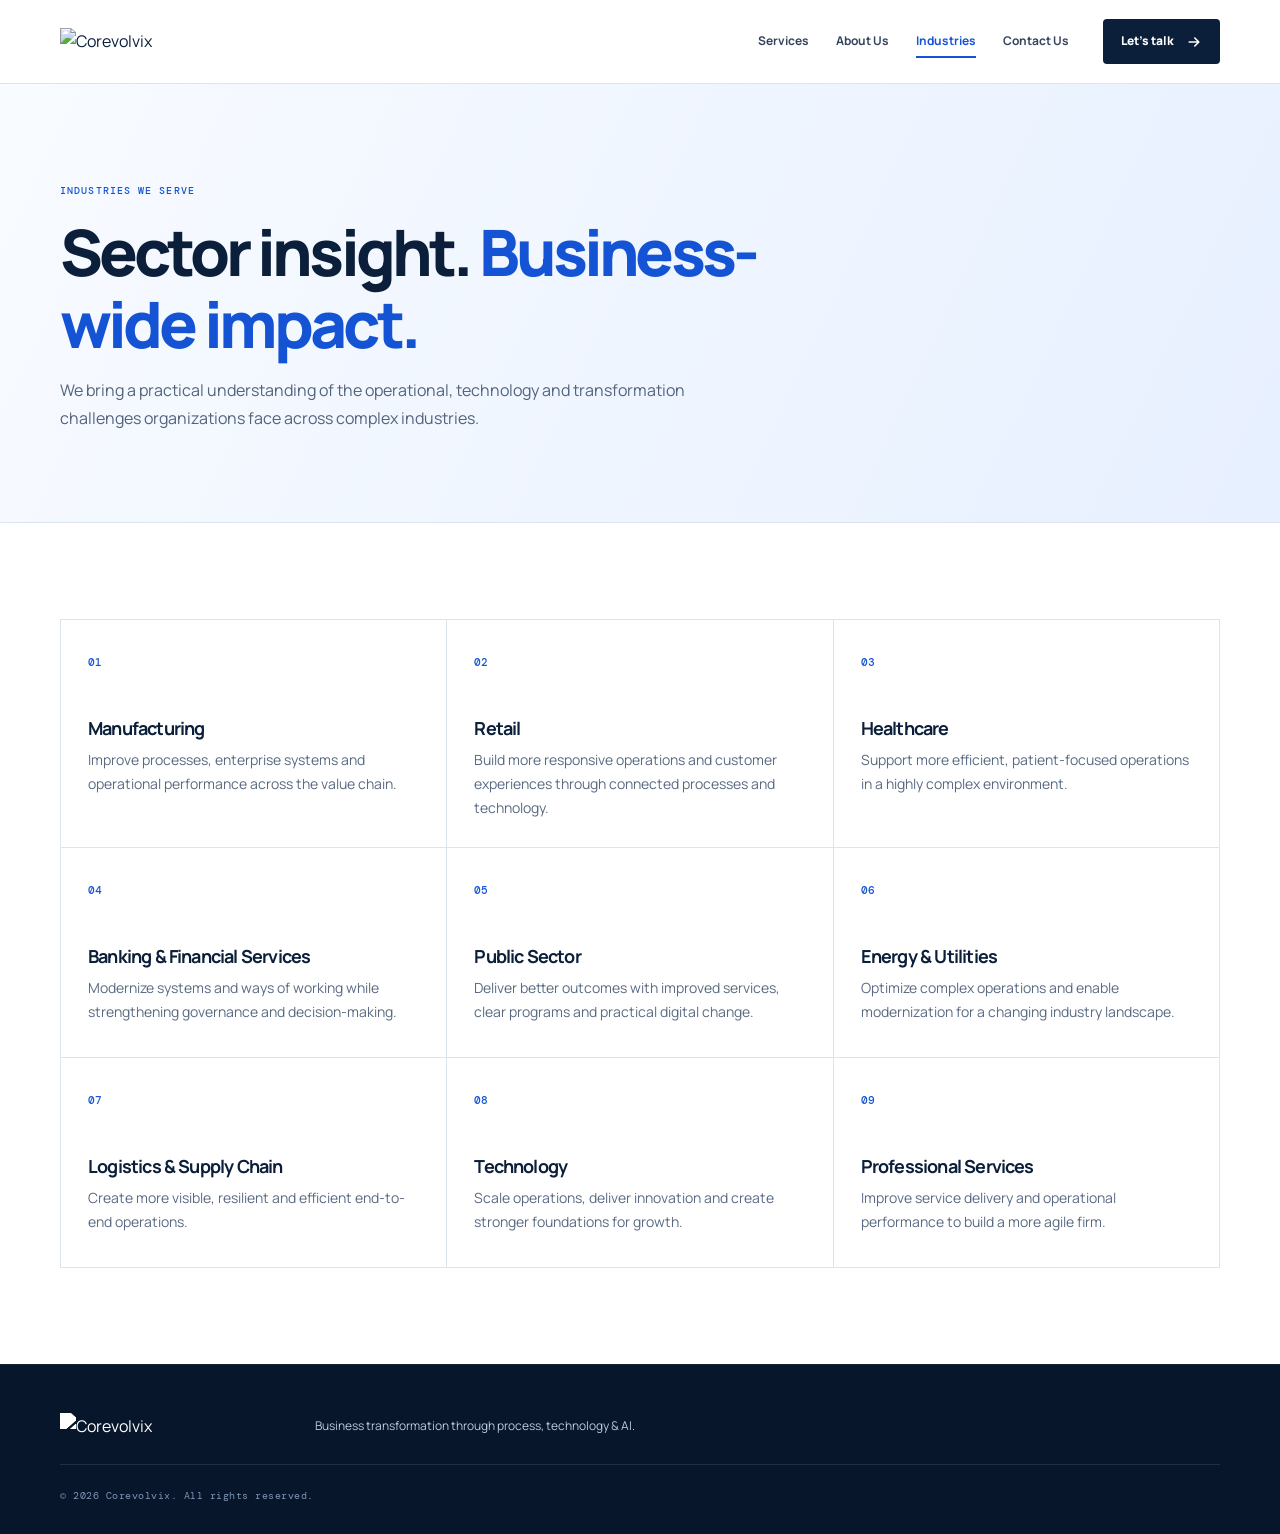
==== industries.html @ 26bb719b "Add files via upload" ====
<!doctype html>
<html lang="en">
  <head>
    <meta charset="UTF-8" />
    <meta name="viewport" content="width=device-width, initial-scale=1.0" />
    <meta name="description" content="Industries served by Corevolvix." />
    <link rel="icon" href="assets/favicon.png" type="image/png" />
    <link rel="preconnect" href="https://fonts.googleapis.com" />
    <link rel="preconnect" href="https://fonts.gstatic.com" crossorigin />
    <link href="https://fonts.googleapis.com/css2?family=DM+Mono:wght@400;500&family=Manrope:wght@400;500;600;700;800&display=swap" rel="stylesheet" />
    <link rel="stylesheet" href="styles.css" />
    <script src="script.js" defer></script>
    <title>Industries | Corevolvix</title>
  </head>
  <body>
    <a class="skip-link" href="#main">Skip to content</a>
    <header class="site-header">
      <div class="container header-content">
        <a class="brand" href="index.html" aria-label="Corevolvix home"><img src="assets/corevolvix-wordmark-transparent.png" alt="Corevolvix" /></a>
        <nav class="site-nav" id="primary-nav" aria-label="Primary navigation">
          <a href="services.html">Services</a>
          <a href="about.html">About Us</a>
          <a aria-current="page" href="industries.html">Industries</a>
          <a href="contact.html">Contact Us</a>
        </nav>
        <a class="header-cta" href="contact.html">Let’s talk <svg aria-hidden="true" viewBox="0 0 20 20"><path d="M4 10h11M11 5l5 5-5 5" /></svg></a>
        <button class="menu-toggle" aria-expanded="false" aria-label="Open navigation" aria-controls="primary-nav">
          <span></span>
          <span></span>
          <span></span>
        </button>
      </div>
    </header>

    <main id="main">
      <section class="inner-hero">
        <div class="container reveal">
          <p class="section-tag">INDUSTRIES WE SERVE</p>
          <h1>Sector insight. <span>Business-wide impact.</span></h1>
          <p>We bring a practical understanding of the operational, technology and transformation challenges organizations face across complex industries.</p>
        </div>
      </section>

      <section class="page-section">
        <div class="container industry-page-grid reveal-stagger">
          <article>
            <span>01</span>
            <h2>Manufacturing</h2>
            <p>Improve processes, enterprise systems and operational performance across the value chain.</p>
          </article>
          <article>
            <span>02</span>
            <h2>Retail</h2>
            <p>Build more responsive operations and customer experiences through connected processes and technology.</p>
          </article>
          <article>
            <span>03</span>
            <h2>Healthcare</h2>
            <p>Support more efficient, patient-focused operations in a highly complex environment.</p>
          </article>
          <article>
            <span>04</span>
            <h2>Banking &amp; Financial Services</h2>
            <p>Modernize systems and ways of working while strengthening governance and decision-making.</p>
          </article>
          <article>
            <span>05</span>
            <h2>Public Sector</h2>
            <p>Deliver better outcomes with improved services, clear programs and practical digital change.</p>
          </article>
          <article>
            <span>06</span>
            <h2>Energy &amp; Utilities</h2>
            <p>Optimize complex operations and enable modernization for a changing industry landscape.</p>
          </article>
          <article>
            <span>07</span>
            <h2>Logistics &amp; Supply Chain</h2>
            <p>Create more visible, resilient and efficient end-to-end operations.</p>
          </article>
          <article>
            <span>08</span>
            <h2>Technology</h2>
            <p>Scale operations, deliver innovation and create stronger foundations for growth.</p>
          </article>
          <article>
            <span>09</span>
            <h2>Professional Services</h2>
            <p>Improve service delivery and operational performance to build a more agile firm.</p>
          </article>
        </div>
      </section>
    </main>

    <footer class="site-footer">
      <div class="container footer-content">
        <a class="footer-brand" href="index.html"><img src="assets/corevolvix-wordmark-transparent.png" alt="Corevolvix" /></a>
        <p>Business transformation through process, technology &amp; AI.</p>
        <small>© <span id="year">2026</span> Corevolvix. All rights reserved.</small>
      </div>
    </footer>
  </body>
</html>
---- styles.css ----
:root {
  --ink: #0b1f3a;
  --ink-soft: #1b2f4a;
  --blue: #1454d4;
  --blue-deep: #0c3da8;
  --blue-pale: #eaf1ff;
  --paper: #f7f9fd;
  --line: #dce4f0;
  --white: #fff;
  --sans: 'Manrope', Arial, sans-serif;
  --mono: 'DM Mono', monospace;
}

* {
  box-sizing: border-box;
}

/* Custom Premium Scrollbar */
::-webkit-scrollbar {
  width: 10px;
}
::-webkit-scrollbar-track {
  background: var(--paper);
}
::-webkit-scrollbar-thumb {
  background: #cbd5e1;
  border-radius: 5px;
  border: 2px solid var(--paper);
}
::-webkit-scrollbar-thumb:hover {
  background: #94a3b8;
}

html {
  scroll-behavior: smooth;
}

body {
  margin: 0;
  color: var(--ink);
  background: var(--paper);
  font: 16px/1.7 var(--sans);
  overflow-x: hidden;
}

a {
  color: inherit;
  text-decoration: none;
  transition: color 0.25s ease;
}

img {
  display: block;
  max-width: 100%;
}

.container {
  width: min(1160px, calc(100% - 56px));
  margin: auto;
}

.skip-link {
  position: absolute;
  top: -70px;
  left: 18px;
  z-index: 150;
  padding: 10px 14px;
  background: #fff;
  color: var(--ink);
  font-weight: 800;
  border-radius: 4px;
  box-shadow: 0 4px 12px rgba(0,0,0,0.1);
}
.skip-link:focus {
  top: 18px;
  outline: 3px solid #7db6ff;
}

/* Sticky Header with Glassmorphism */
.site-header {
  position: sticky;
  top: 0;
  z-index: 100;
  background: rgba(255, 255, 255, 0.9);
  backdrop-filter: blur(12px);
  -webkit-backdrop-filter: blur(12px);
  border-bottom: 1px solid var(--line);
  transition: all 0.3s cubic-bezier(0.16, 1, 0.3, 1);
}

.site-header.is-scrolled {
  box-shadow: 0 4px 20px rgba(11, 31, 58, 0.05);
  background: rgba(255, 255, 255, 0.95);
  border-bottom-color: rgba(220, 228, 240, 0.5);
}

.header-content {
  min-height: 83px;
  display: flex;
  align-items: center;
  gap: 34px;
  transition: min-height 0.3s ease;
}

.site-header.is-scrolled .header-content {
  min-height: 70px;
}

.brand {
  width: 212px;
  transition: transform 0.25s ease;
}
.brand:hover {
  transform: scale(1.02);
}

/* Navigation items */
.site-nav {
  display: flex;
  gap: 27px;
  margin-left: auto;
  color: #34445d;
  font-size: 12px;
  font-weight: 700;
}
.site-nav a {
  position: relative;
  padding: 6px 0;
}
.site-nav a:hover,
.site-nav a:focus-visible {
  color: var(--blue);
}
.site-nav a::after {
  content: '';
  position: absolute;
  bottom: 0;
  left: 0;
  width: 100%;
  height: 2px;
  background: var(--blue);
  transform: scaleX(0);
  transform-origin: right;
  transition: transform 0.3s cubic-bezier(0.16, 1, 0.3, 1);
}
.site-nav a:hover::after,
.site-nav a:focus-visible::after,
.site-nav a[aria-current="page"]::after {
  transform: scaleX(1);
  transform-origin: left;
}
.site-nav a[aria-current="page"] {
  color: var(--blue);
}

/* Header & General CTA Buttons */
.header-cta, .button {
  display: inline-flex;
  align-items: center;
  justify-content: center;
  gap: 12px;
  min-height: 45px;
  padding: 9px 18px;
  border-radius: 4px;
  font-size: 12px;
  font-weight: 800;
  cursor: pointer;
  transition: all 0.25s cubic-bezier(0.16, 1, 0.3, 1);
  border: none;
}
.header-cta {
  color: #fff;
  background: var(--ink);
}
.header-cta:hover, .header-cta:focus-visible {
  background: var(--blue);
  transform: translateY(-1px);
  box-shadow: 0 4px 12px rgba(20, 84, 212, 0.2);
}
.header-cta svg, .button svg {
  width: 16px;
  height: 16px;
  fill: none;
  stroke: currentColor;
  stroke-width: 2;
  stroke-linecap: round;
  stroke-linejoin: round;
  transition: transform 0.25s ease;
}
.header-cta:hover svg, .button:hover svg {
  transform: translateX(3px);
}
.header-cta:focus-visible, .button:focus-visible {
  outline: 3px solid #77b5ff;
  outline-offset: 3px;
}

/* Mobile Toggle Hamburger */
.menu-toggle {
  display: none;
  background: none;
  border: none;
  cursor: pointer;
  padding: 10px;
  z-index: 110;
  flex-direction: column;
  gap: 6px;
  width: 44px;
  height: 44px;
  justify-content: center;
  align-items: center;
  border-radius: 4px;
}
.menu-toggle span {
  display: block;
  width: 20px;
  height: 2px;
  background: var(--ink);
  transition: all 0.3s cubic-bezier(0.16, 1, 0.3, 1);
}
.menu-toggle:hover {
  background: rgba(11, 31, 58, 0.05);
}
.menu-toggle.is-open span:nth-child(1) {
  transform: translateY(8px) rotate(45deg);
}
.menu-toggle.is-open span:nth-child(2) {
  opacity: 0;
}
.menu-toggle.is-open span:nth-child(3) {
  transform: translateY(-8px) rotate(-45deg);
}

/* Hero Section */
.hero {
  position: relative;
  overflow: hidden;
  background: #fff;
}
.hero-grid {
  min-height: 548px;
  display: grid;
  grid-template-columns: 1.06fr 0.94fr;
  align-items: center;
  gap: 40px;
}
.hero-copy {
  position: relative;
  z-index: 1;
  padding: 80px 0;
}
.eyebrow, .section-tag {
  margin: 0 0 18px;
  color: var(--blue);
  font: 500 10px/1.4 var(--mono);
  letter-spacing: 0.11em;
}
.hero h1 {
  max-width: 690px;
  margin: 0 0 25px;
  font: 800 clamp(43px, 5.3vw, 71px)/1.09 var(--sans);
  letter-spacing: -0.065em;
}
.hero h1 span, h2 span {
  color: var(--blue);
}
.hero-copy > p:not(.eyebrow) {
  max-width: 590px;
  margin: 0 0 32px;
  color: #52637b;
  font-size: 16px;
}
.primary-button {
  color: #fff;
  background: var(--blue);
}
.primary-button:hover, .primary-button:focus-visible {
  background: var(--blue-deep);
  transform: translateY(-2px);
  box-shadow: 0 8px 24px rgba(20, 84, 212, 0.25);
}

.hero-photo {
  position: relative;
  justify-self: end;
  width: min(100%, 405px);
  height: 405px;
  padding: 13px 0 0 13px;
  background: var(--blue);
}
.hero-photo:before {
  content: '';
  position: absolute;
  z-index: 2;
  top: -28px;
  right: -28px;
  width: 126px;
  height: 126px;
  border: 1px solid #a8c6f5;
}
.hero-photo:after {
  content: 'PROCESS · TECHNOLOGY · AI';
  position: absolute;
  z-index: 2;
  right: -50px;
  bottom: 17px;
  padding: 6px 10px;
  color: #fff;
  background: var(--ink);
  font: 500 8px var(--mono);
  letter-spacing: 0.1em;
}
.hero-photo img {
  width: 100%;
  height: 100%;
  object-fit: cover;
  object-position: center;
  filter: saturate(0.88) contrast(1.03);
}

/* Capability strip */
.capability-strip {
  color: #dfeaff;
  background: var(--ink);
}
.capability-strip .container {
  min-height: 69px;
  display: flex;
  align-items: center;
  justify-content: space-between;
  gap: 20px;
}
.capability-strip p {
  margin: 0;
  color: #fff;
  font-size: 12px;
  font-weight: 700;
}
.capability-strip span {
  width: 4px;
  height: 4px;
  background: #5a86ee;
  border-radius: 50%;
}

/* Scroll Reveal classes */
.reveal {
  opacity: 0;
  transform: translateY(30px);
  transition: opacity 0.8s cubic-bezier(0.16, 1, 0.3, 1), transform 0.8s cubic-bezier(0.16, 1, 0.3, 1);
  will-change: transform, opacity;
}
.reveal.is-visible {
  opacity: 1;
  transform: translateY(0);
}

.reveal-stagger > * {
  opacity: 0;
  transform: translateY(20px);
  transition: opacity 0.6s cubic-bezier(0.16, 1, 0.3, 1), transform 0.6s cubic-bezier(0.16, 1, 0.3, 1);
}
.reveal-stagger.is-visible > * {
  opacity: 1;
  transform: translateY(0);
}
.reveal-stagger.is-visible > *:nth-child(1) { transition-delay: 0.1s; }
.reveal-stagger.is-visible > *:nth-child(2) { transition-delay: 0.2s; }
.reveal-stagger.is-visible > *:nth-child(3) { transition-delay: 0.3s; }
.reveal-stagger.is-visible > *:nth-child(4) { transition-delay: 0.4s; }
.reveal-stagger.is-visible > *:nth-child(5) { transition-delay: 0.5s; }

/* Sections */
.section {
  padding: 104px 0;
}
.intro {
  background: var(--paper);
}
.split-heading {
  display: grid;
  grid-template-columns: 250px 1fr;
  gap: 72px;
}
.split-heading h2, .title-row h2, .why h2, .contact h2 {
  margin: 0 0 20px;
  font: 700 clamp(32px, 3.5vw, 48px)/1.17 var(--sans);
  letter-spacing: -0.055em;
}
.split-heading > div > p {
  max-width: 670px;
  margin: 0;
  color: #53637a;
  font-size: 16px;
}

/* Services section */
.services {
  background: #fff;
}
.title-row {
  display: flex;
  justify-content: space-between;
  align-items: flex-end;
  gap: 45px;
  margin-bottom: 42px;
}
.title-row h2 {
  margin: 0;
}
.title-row > p {
  max-width: 300px;
  margin: 0 0 5px;
  color: #5a6a81;
  font-size: 13px;
}

.service-grid {
  display: grid;
  grid-template-columns: repeat(4, 1fr);
  gap: 16px;
}
.service-card {
  min-height: 455px;
  padding: 30px 24px;
  border: 1px solid var(--line);
  background: var(--paper);
  border-radius: 6px;
  transition: all 0.3s cubic-bezier(0.16, 1, 0.3, 1);
}
.service-card:hover {
  transform: translateY(-8px);
  background: var(--white);
  border-color: var(--blue);
  box-shadow: 0 16px 36px rgba(20, 84, 212, 0.08);
}
.card-head {
  display: flex;
  align-items: center;
  justify-content: space-between;
  margin-bottom: 50px;
}
.card-head span {
  color: #6682b2;
  font: 500 10px var(--mono);
}
.card-head svg {
  width: 38px;
  height: 38px;
  fill: none;
  stroke: var(--blue);
  stroke-width: 1.5;
  stroke-linecap: round;
  stroke-linejoin: round;
  transition: transform 0.3s ease;
}
.service-card:hover .card-head svg {
  transform: scale(1.1) rotate(5deg);
}
.service-card h3 {
  margin: 0 0 14px;
  font: 700 18px/1.35 var(--sans);
  letter-spacing: -0.045em;
}
.service-card > p {
  min-height: 84px;
  margin: 0 0 18px;
  color: #5a6a81;
  font-size: 12px;
  line-height: 1.65;
}
.service-card ul {
  margin: 0;
  padding: 0;
  list-style: none;
}
.service-card li {
  position: relative;
  margin: 5px 0;
  padding-left: 12px;
  color: #53637a;
  font-size: 11px;
  line-height: 1.45;
}
.service-card li:before {
  content: '';
  position: absolute;
  top: 0.55em;
  left: 0;
  width: 4px;
  height: 4px;
  border-radius: 50%;
  background: var(--blue);
}

.dark-card {
  color: #fff;
  background: var(--ink);
  border-color: var(--ink);
}
.dark-card:hover {
  background: var(--ink-soft);
  border-color: var(--blue);
  box-shadow: 0 16px 36px rgba(11, 31, 58, 0.4);
}
.dark-card .card-head span, .dark-card > p, .dark-card li {
  color: #b9c9e5;
}
.dark-card .card-head svg {
  stroke: #80a6ff;
}
.dark-card li:before {
  background: #80a6ff;
}

/* Why us section */
.why {
  color: #fff;
  background: var(--ink);
}
.why .section-tag {
  color: #8ab1ff;
}
.why-grid {
  display: grid;
  grid-template-columns: 42% 1fr;
  gap: 9%;
}
.why h2 {
  max-width: 420px;
}
.why-content > p {
  max-width: 615px;
  margin: 0 0 38px;
  color: #ccd8eb;
  font-size: 16px;
}
.value-list {
  display: grid;
  grid-template-columns: repeat(3, 1fr);
  gap: 24px;
}
.value-list > div {
  padding-top: 17px;
  border-top: 1px solid rgba(201, 216, 239, 0.45);
  transition: border-color 0.3s ease;
}
.value-list > div:hover {
  border-top-color: var(--blue);
}
.value-list span {
  color: #8ab1ff;
  font: 500 10px var(--mono);
}
.value-list h3 {
  margin: 15px 0 7px;
  color: #fff;
  font-size: 15px;
}
.value-list p {
  margin: 0;
  color: #b9c8df;
  font-size: 12px;
  line-height: 1.65;
}

/* Approach section */
.approach {
  background: #fff;
}
.title-row.compact {
  margin-bottom: 48px;
}
.approach-list {
  display: grid;
  grid-template-columns: repeat(4, 1fr);
  margin: 0;
  padding: 0;
  list-style: none;
  border-top: 1px solid var(--line);
}
.approach-list li {
  position: relative;
  min-height: 198px;
  padding: 24px 23px 22px 0;
  border-right: 1px solid var(--line);
  transition: background-color 0.3s ease;
}
.approach-list li:hover {
  background: var(--paper);
}
.approach-list li:not(:first-child) {
  padding-left: 23px;
}
.approach-list li:last-child {
  border: 0;
}
.approach-list span {
  color: var(--blue);
  font: 500 10px var(--mono);
}
.approach-list h3 {
  margin: 47px 0 7px;
  font: 700 19px var(--sans);
  letter-spacing: -0.04em;
}
.approach-list p {
  margin: 0;
  color: #5b6a81;
  font-size: 12px;
  line-height: 1.65;
}

/* Industries section */
.industries {
  background: var(--paper);
}
.industry-list {
  display: flex;
  flex-wrap: wrap;
  gap: 10px;
}
.industry-list span {
  padding: 10px 14px;
  border: 1px solid #ccd8ea;
  background: #fff;
  border-radius: 4px;
  color: #3d506d;
  font-size: 12px;
  font-weight: 700;
  transition: all 0.25s ease;
  cursor: default;
}
.industry-list span:hover {
  border-color: var(--blue);
  color: var(--blue);
  transform: translateY(-2px);
  box-shadow: 0 4px 10px rgba(20, 84, 212, 0.05);
}

/* Contact CTA Panel */
.contact {
  padding: 88px 0;
  background: var(--paper);
}
.contact-panel {
  position: relative;
  overflow: hidden;
  padding: 73px 65px;
  color: #fff;
  background: linear-gradient(120deg, #0b1f3a, #164ebc);
  border-radius: 6px;
}
.contact-panel:after {
  content: '';
  position: absolute;
  right: -80px;
  bottom: -135px;
  width: 420px;
  height: 420px;
  border: 1px solid rgba(255, 255, 255, 0.22);
  border-radius: 50%;
  box-shadow: 0 0 0 52px rgba(255, 255, 255, 0.05), 0 0 0 105px rgba(255, 255, 255, 0.04);
}
.contact .section-tag {
  position: relative;
  z-index: 1;
  color: #a8c9ff;
}
.contact h2 {
  position: relative;
  z-index: 1;
  max-width: 680px;
  margin-bottom: 14px;
}
.contact p:not(.section-tag) {
  position: relative;
  z-index: 1;
  max-width: 590px;
  margin: 0 0 27px;
  color: #d8e5ff;
}
.light-button {
  position: relative;
  z-index: 1;
  color: var(--blue-deep);
  background: #fff;
}
.light-button:hover, .light-button:focus-visible {
  background: #e8f0ff;
  transform: translateY(-2px);
  box-shadow: 0 8px 24px rgba(255, 255, 255, 0.15);
}

/* Footer styles */
.site-footer {
  padding: 48px 0 32px;
  color: #bdc9dd;
  background: #07162b;
  border-top: 1px solid rgba(255, 255, 255, 0.05);
}
.footer-content {
  display: grid;
  grid-template-columns: 220px 1fr;
  gap: 12px 35px;
  align-items: center;
}
.footer-brand {
  width: 172px;
  filter: brightness(0) invert(1);
  transition: opacity 0.25s ease;
}
.footer-brand:hover {
  opacity: 0.85;
}
.footer-content p {
  margin: 0;
  font-size: 12px;
}
.footer-content small {
  grid-column: 1/-1;
  padding-top: 24px;
  margin-top: 12px;
  border-top: 1px solid rgba(255, 255, 255, 0.1);
  color: #7f94b4;
  font: 10px var(--mono);
  letter-spacing: 0.05em;
}

/* Inner pages and special components */
.inner-hero {
  padding: 100px 0 90px;
  background: linear-gradient(115deg, #f8fbff, #e7f0ff);
  border-bottom: 1px solid var(--line);
}
.inner-hero .container {
  max-width: 900px;
  margin-left: max(28px, calc((100% - 1160px) / 2));
}
.inner-hero h1 {
  max-width: 820px;
  margin: 0 0 18px;
  font: 800 clamp(40px, 5vw, 64px)/1.12 var(--sans);
  letter-spacing: -0.06em;
}
.inner-hero h1 span {
  color: var(--blue);
}
.inner-hero p:not(.section-tag) {
  max-width: 650px;
  margin: 0;
  color: #52637b;
  font-size: 16px;
}

.page-section {
  padding: 96px 0;
  background: #fff;
}

.detail-list article {
  display: grid;
  grid-template-columns: 72px 1fr 0.9fr;
  gap: 30px;
  padding: 35px 0;
  border-top: 1px solid var(--line);
}
.detail-list article:last-child {
  border-bottom: 1px solid var(--line);
}
.detail-list > article > span, .industry-page-grid > article > span {
  color: var(--blue);
  font: 500 11px var(--mono);
}
.detail-list h2, .industry-page-grid h2, .contact-grid h2 {
  margin: 0 0 9px;
  font: 700 25px/1.25 var(--sans);
  letter-spacing: -0.045em;
}
.detail-list p, .industry-page-grid p, .contact-grid p {
  margin: 0;
  color: #596a82;
  font-size: 14px;
}
.detail-list ul {
  columns: 2;
  margin: 0;
  padding: 0;
  list-style: none;
}
.detail-list li {
  position: relative;
  margin: 3px 0;
  padding-left: 12px;
  color: #40536f;
  font-size: 12px;
}
.detail-list li:before {
  content: '';
  position: absolute;
  top: 0.65em;
  left: 0;
  width: 4px;
  height: 4px;
  border-radius: 50%;
  background: var(--blue);
}

.compact-contact {
  padding: 65px 0;
}
.compact-contact .contact-panel {
  padding: 54px 65px;
}
.compact-contact .contact-panel h2 {
  margin-bottom: 23px;
}

.light-values {
  color: var(--ink);
}
.light-values > div {
  border-top-color: var(--line);
}
.light-values h3 {
  color: var(--ink);
}
.light-values p {
  color: #596a82;
}

.industry-page-grid {
  display: grid;
  grid-template-columns: repeat(3, 1fr);
  border-top: 1px solid var(--line);
  border-left: 1px solid var(--line);
}
.industry-page-grid article {
  min-height: 210px;
  padding: 27px;
  border-right: 1px solid var(--line);
  border-bottom: 1px solid var(--line);
  transition: all 0.3s ease;
}
.industry-page-grid article:hover {
  background: var(--paper);
}
.industry-page-grid h2 {
  margin-top: 43px;
  font-size: 18px;
}

.contact-grid {
  display: grid;
  grid-template-columns: 0.82fr 1.18fr;
  gap: 90px;
}
.contact-grid > div > p:not(.section-tag) {
  margin-bottom: 25px;
}
.contact-email {
  color: var(--blue);
  font-size: 15px;
  font-weight: 800;
  text-decoration: underline;
  text-underline-offset: 5px;
  transition: color 0.25s ease;
}
.contact-email:hover {
  color: var(--blue-deep);
}

.home-contact {
  background: #fff;
  border-top: 1px solid var(--line);
}

/* Contact Form styles */
.contact-form {
  display: grid;
  grid-template-columns: 1fr 1fr;
  gap: 19px;
}
.contact-form div {
  display: grid;
  gap: 6px;
}
.contact-form label {
  color: #3d506e;
  font-size: 12px;
  font-weight: 800;
}
.contact-form input, .contact-form select, .contact-form textarea {
  width: 100%;
  padding: 12px 14px;
  border: 1px solid #b9c9dd;
  border-radius: 6px;
  color: var(--ink);
  background: #fbfdff;
  font: 14px var(--sans);
  transition: all 0.25s ease;
}
.contact-form textarea {
  resize: vertical;
}
.contact-form input:focus, .contact-form select:focus, .contact-form textarea:focus {
  outline: none;
  border-color: var(--blue);
  box-shadow: 0 0 0 4px rgba(20, 84, 212, 0.15);
  background: var(--white);
}
.form-wide {
  grid-column: 1 / -1;
}

/* Responsive Media Queries */
@media (max-width: 970px) {
  .hero-grid {
    grid-template-columns: 1fr 0.75fr;
  }
  .hero-brand img {
    width: 570px;
    left: -150px;
  }
  .header-content {
    gap: 20px;
  }
  .service-grid {
    grid-template-columns: repeat(2, 1fr);
  }
  .service-card {
    min-height: 395px;
  }
  .card-head {
    margin-bottom: 34px;
  }
  .service-card > p {
    min-height: auto;
  }
  .why-grid {
    grid-template-columns: 1fr;
    gap: 38px;
  }
  .why h2 {
    max-width: 620px;
  }
  .split-heading {
    grid-template-columns: 200px 1fr;
    gap: 45px;
  }
  .hero-photo {
    width: 330px;
    height: 360px;
  }
  .detail-list article {
    grid-template-columns: 50px 1fr;
  }
  .detail-list article ul {
    grid-column: 2;
  }
  .contact-grid {
    gap: 45px;
  }
  .inner-hero .container {
    width: min(1160px, calc(100% - 56px));
    margin: auto;
  }
}

/* Hamburger menu layout trigger for screens <= 860px */
@media (max-width: 860px) {
  .menu-toggle {
    display: flex;
    order: 3;
    margin-left: 20px;
  }
  
  .header-cta {
    margin-left: auto;
  }
  
  .site-nav {
    position: fixed;
    top: 83px;
    left: 0;
    width: 100%;
    height: calc(100vh - 83px);
    background: rgba(11, 31, 58, 0.98);
    backdrop-filter: blur(16px);
    -webkit-backdrop-filter: blur(16px);
    flex-direction: column;
    align-items: center;
    justify-content: center;
    gap: 32px;
    padding: 40px;
    margin-left: 0;
    opacity: 0;
    visibility: hidden;
    transform: translateY(-15px);
    transition: all 0.4s cubic-bezier(0.16, 1, 0.3, 1);
    z-index: 99;
  }
  
  .site-header.is-scrolled .site-nav {
    top: 70px;
    height: calc(100vh - 70px);
  }
  
  .site-nav.is-open {
    opacity: 1;
    visibility: visible;
    transform: translateY(0);
  }
  
  .site-nav a {
    color: #fff;
    font-size: 22px;
    font-weight: 600;
    letter-spacing: 0.02em;
    opacity: 0;
    transform: translateY(20px);
    transition: all 0.4s cubic-bezier(0.16, 1, 0.3, 1);
  }
  
  .site-nav a::after {
    background: #fff;
  }
  
  .site-nav.is-open a {
    opacity: 1;
    transform: translateY(0);
  }
  
  .site-nav.is-open a:nth-child(1) { transition-delay: 0.1s; }
  .site-nav.is-open a:nth-child(2) { transition-delay: 0.18s; }
  .site-nav.is-open a:nth-child(3) { transition-delay: 0.26s; }
  .site-nav.is-open a:nth-child(4) { transition-delay: 0.34s; }
  
  .hero-grid {
    min-height: 500px;
  }
  .hero-photo {
    width: 310px;
    height: 340px;
  }
  .service-card {
    min-height: 380px;
  }
  .contact-panel {
    padding: 62px 48px;
  }
}

@media (max-width: 680px) {
  .container {
    width: calc(100% - 36px);
  }
  .header-content {
    min-height: 70px;
    padding: 10px 0;
  }
  .site-header.is-scrolled .header-content {
    min-height: 60px;
  }
  .brand {
    width: 150px;
  }
  .header-cta {
    min-height: 38px;
    padding: 8px 14px;
    font-size: 11px;
  }
  .menu-toggle {
    width: 38px;
    height: 38px;
    padding: 6px;
    margin-left: 10px;
  }
  .site-nav {
    top: 70px;
    height: calc(100vh - 70px);
  }
  .site-header.is-scrolled .site-nav {
    top: 60px;
    height: calc(100vh - 60px);
  }
  .hero-grid {
    grid-template-columns: 1fr;
    gap: 0;
  }
  .hero-copy {
    padding: 60px 0 16px;
  }
  .hero h1 {
    font-size: 40px;
  }
  .hero-photo {
    justify-self: start;
    width: calc(100% - 13px);
    height: 310px;
    margin: 20px 0 40px;
  }
  .hero-photo:after {
    right: -13px;
  }
  .capability-strip .container {
    min-height: 0;
    padding: 17px 0;
    flex-wrap: wrap;
    justify-content: flex-start;
    gap: 8px 14px;
  }
  .capability-strip p {
    font-size: 10px;
  }
  .capability-strip span {
    display: none;
  }
  .section {
    padding: 68px 0;
  }
  .split-heading {
    grid-template-columns: 1fr;
    gap: 17px;
  }
  .title-row {
    display: block;
    margin-bottom: 29px;
  }
  .title-row > p {
    margin-top: 15px;
  }
  .service-grid {
    grid-template-columns: 1fr;
  }
  .service-card {
    min-height: 0;
    padding: 24px;
  }
  .card-head {
    margin-bottom: 25px;
  }
  .why-content > p {
    font-size: 15px;
  }
  .value-list {
    grid-template-columns: 1fr;
    gap: 20px;
  }
  .approach-list {
    grid-template-columns: 1fr;
  }
  .approach-list li, .approach-list li:not(:first-child) {
    min-height: 0;
    padding: 21px 0;
    border-right: 0;
    border-bottom: 1px solid var(--line);
  }
  .approach-list h3 {
    margin: 12px 0 6px;
  }
  .approach-list li:last-child {
    border-bottom: 0;
  }
  .contact {
    padding: 55px 0;
  }
  .contact-panel {
    padding: 47px 26px;
  }
  .contact-panel:after {
    width: 280px;
    height: 280px;
    right: -140px;
    bottom: -100px;
  }
  .footer-content {
    display: block;
  }
  .footer-content p {
    margin: 13px 0;
  }
  .footer-content small {
    display: block;
  }
  .page-section {
    padding: 68px 0;
  }
  .inner-hero {
    padding: 65px 0;
  }
  .inner-hero h1 {
    font-size: 36px;
  }
  .detail-list article {
    grid-template-columns: 1fr;
    gap: 16px;
    padding: 28px 0;
  }
  .detail-list article ul {
    grid-column: auto;
    columns: 1;
  }
  .industry-page-grid {
    grid-template-columns: 1fr;
  }
  .industry-page-grid article {
    min-height: 0;
  }
  .industry-page-grid h2 {
    margin-top: 22px;
  }
  .contact-grid {
    grid-template-columns: 1fr;
    gap: 35px;
  }
  .contact-form {
    grid-template-columns: 1fr;
  }
  .form-wide {
    grid-column: auto;
  }
  .hero-copy > p:not(.eyebrow) {
    font-size: 15px;
  }
  .hero-photo img {
    object-position: center 42%;
  }
  .hero-photo:before {
    top: -17px;
    right: -17px;
    width: 83px;
    height: 83px;
  }
  .split-heading h2, .title-row h2, .why h2, .contact h2 {
    font-size: 30px;
  }
  .industry-list {
    gap: 8px;
  }
  .industry-list span {
    padding: 8px 10px;
    font-size: 11px;
  }
  .contact-panel {
    text-align: left;
  }
  .contact-panel .button {
    width: 100%;
  }
  .footer-brand {
    width: 140px;
  }
}

@media (prefers-reduced-motion: reduce) {
  html {
    scroll-behavior: auto !important;
  }
  *, ::before, ::after {
    animation-delay: -1ms !important;
    animation-duration: 1ms !important;
    animation-iteration-count: 1 !important;
    background-attachment: initial !important;
    scroll-behavior: auto !important;
    transition-duration: 0s !important;
    transition-delay: 0s !important;
  }
  .reveal, .reveal-stagger > *, .service-card, .button, .button svg, .contact-form input, .contact-form select, .contact-form textarea {
    transform: none !important;
    opacity: 1 !important;
    transition: none !important;
  }
}
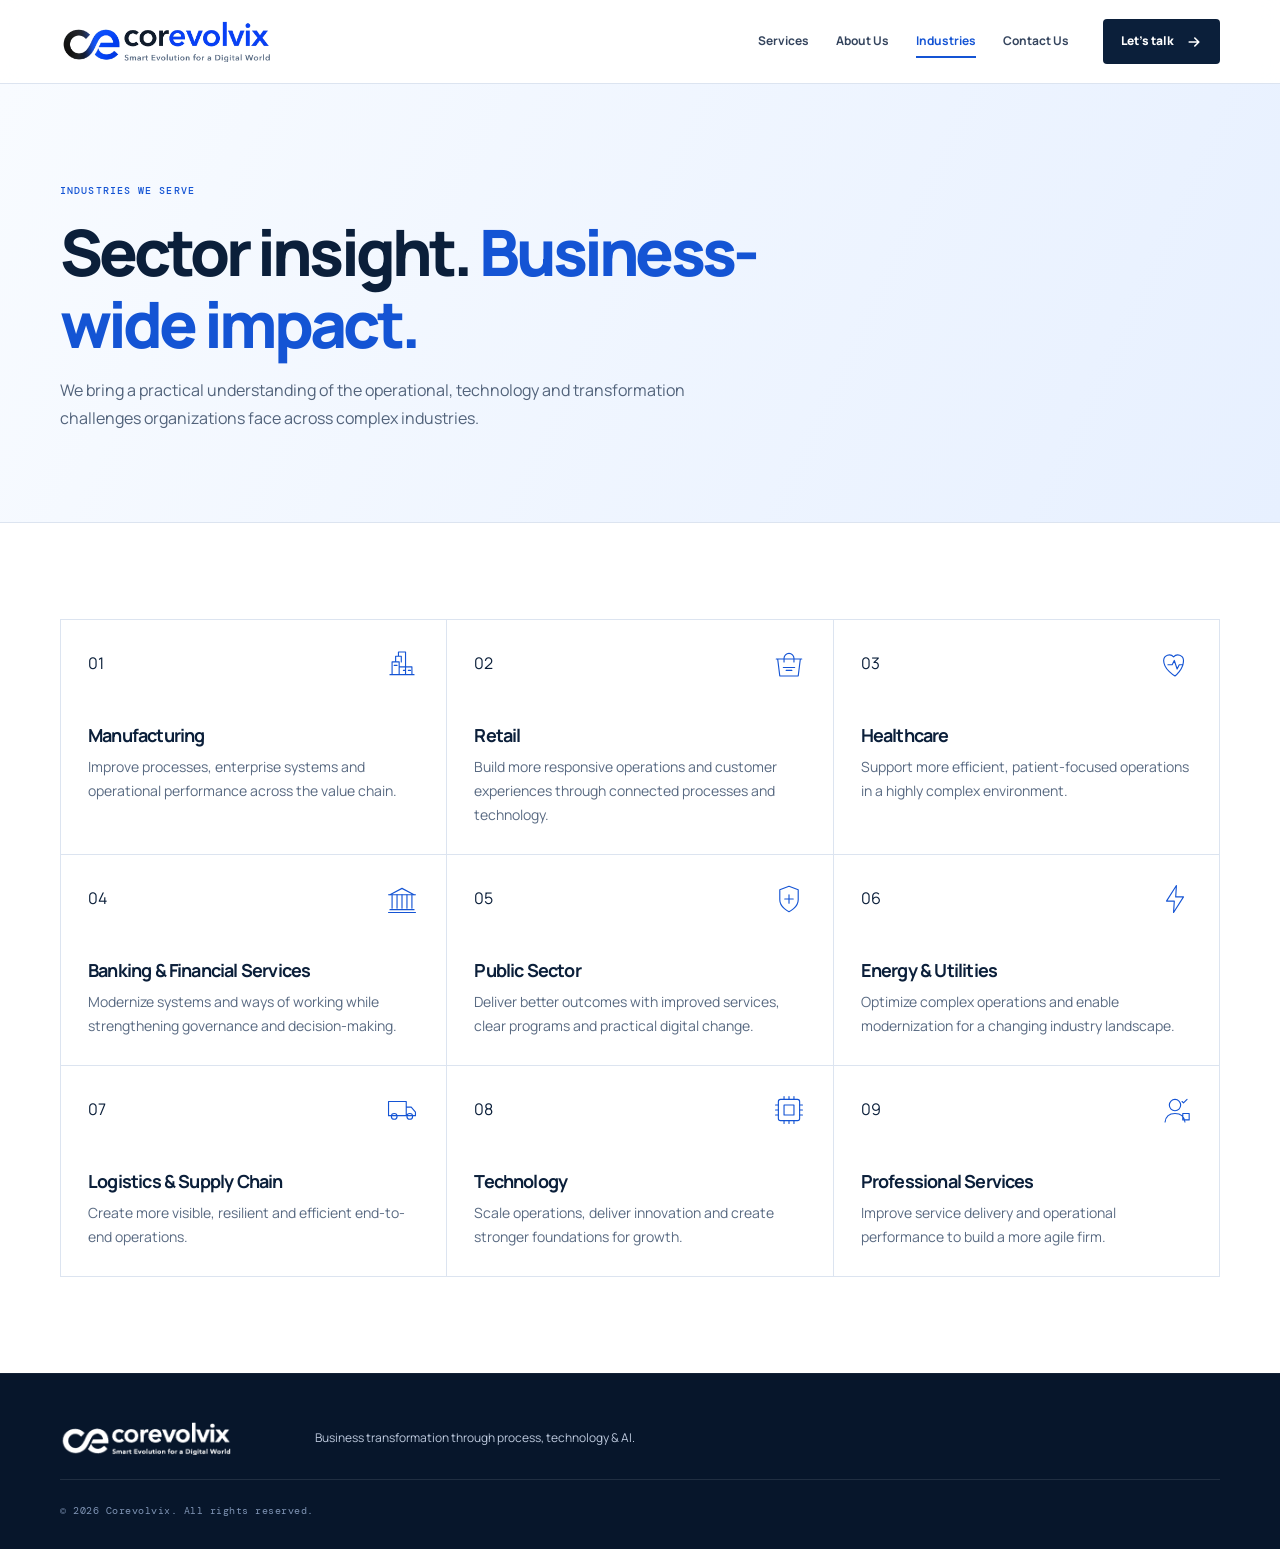
==== commit e29d1202: "updated industries icons" ====
--- a/industries.html
+++ b/industries.html
@@ -44,47 +44,47 @@
       <section class="page-section">
         <div class="container industry-page-grid reveal-stagger">
           <article>
-            <span>01</span>
+            <div class="industry-card-head"><span>01</span><svg aria-hidden="true" viewBox="0 0 48 48"><path d="M7 39h34M10 39V21h10v18M20 28h18v11M13 26h4m9 7h3m4 0h3M15 21v-8h8v8M19 13V7h10v32" /></svg></div>
             <h2>Manufacturing</h2>
             <p>Improve processes, enterprise systems and operational performance across the value chain.</p>
           </article>
           <article>
-            <span>02</span>
+            <div class="industry-card-head"><span>02</span><svg aria-hidden="true" viewBox="0 0 48 48"><path d="M8 17h32l-3 24H11L8 17ZM6 17h36M17 21v-5a7 7 0 0 1 14 0v5M16 29h16M20 33h8" /></svg></div>
             <h2>Retail</h2>
             <p>Build more responsive operations and customer experiences through connected processes and technology.</p>
           </article>
           <article>
-            <span>03</span>
+            <div class="industry-card-head"><span>03</span><svg aria-hidden="true" viewBox="0 0 48 48"><path d="M24 41S8 32 8 19a8 8 0 0 1 14-5 8 8 0 0 1 14 5c0 13-12 22-12 22Z" /><path d="M14 25h6l3-6 4 12 3-6h5" /></svg></div>
             <h2>Healthcare</h2>
             <p>Support more efficient, patient-focused operations in a highly complex environment.</p>
           </article>
           <article>
-            <span>04</span>
+            <div class="industry-card-head"><span>04</span><svg aria-hidden="true" viewBox="0 0 48 48"><path d="M7 18 24 9l17 9M10 18v19m7-19v19m7-19v19m7-19v19m7-19v19M7 39h34M5 43h38" /><path d="M5 18h38" /></svg></div>
             <h2>Banking &amp; Financial Services</h2>
             <p>Modernize systems and ways of working while strengthening governance and decision-making.</p>
           </article>
           <article>
-            <span>05</span>
+            <div class="industry-card-head"><span>05</span><svg aria-hidden="true" viewBox="0 0 48 48"><path d="M24 42s13-6 13-17V11L24 6 11 11v14c0 11 13 17 13 17Z" /><path d="M18 24h12M24 18v12" /></svg></div>
             <h2>Public Sector</h2>
             <p>Deliver better outcomes with improved services, clear programs and practical digital change.</p>
           </article>
           <article>
-            <span>06</span>
+            <div class="industry-card-head"><span>06</span><svg aria-hidden="true" viewBox="0 0 48 48"><path d="M26 5 12 27h11l-1 16 14-22H25l1-16Z" /></svg></div>
             <h2>Energy &amp; Utilities</h2>
             <p>Optimize complex operations and enable modernization for a changing industry landscape.</p>
           </article>
           <article>
-            <span>07</span>
+            <div class="industry-card-head"><span>07</span><svg aria-hidden="true" viewBox="0 0 48 48"><path d="M5 12h25v20H5zM30 20h7l6 7v5H30zM13 37a4 4 0 1 0 0-8 4 4 0 0 0 0 8Zm22 0a4 4 0 1 0 0-8 4 4 0 0 0 0 8ZM5 32h4m8 0h14" /></svg></div>
             <h2>Logistics &amp; Supply Chain</h2>
             <p>Create more visible, resilient and efficient end-to-end operations.</p>
           </article>
           <article>
-            <span>08</span>
+            <div class="industry-card-head"><span>08</span><svg aria-hidden="true" viewBox="0 0 48 48"><rect x="9" y="9" width="30" height="30" rx="3" /><path d="M17 5v4m7-4v4m7-4v4m-14 30v4m7-4v4m7-4v4M5 17h4m-4 7h4m-4 7h4m30-14h4m-4 7h4m-4 7h4M17 17h14v14H17z" /></svg></div>
             <h2>Technology</h2>
             <p>Scale operations, deliver innovation and create stronger foundations for growth.</p>
           </article>
           <article>
-            <span>09</span>
+            <div class="industry-card-head"><span>09</span><svg aria-hidden="true" viewBox="0 0 48 48"><path d="M24 25a8 8 0 1 0 0-16 8 8 0 0 0 0 16ZM10 41c1-8 6-12 14-12s13 4 14 12M34 12l2 2 5-5M35 29h9v9h-9z" /></svg></div>
             <h2>Professional Services</h2>
             <p>Improve service delivery and operational performance to build a more agile firm.</p>
           </article>
--- a/styles.css
+++ b/styles.css
@@ -844,6 +844,25 @@
 }
 .industry-page-grid article:hover {
   background: var(--paper);
+}
+.industry-card-head {
+  display: flex;
+  align-items: center;
+  justify-content: space-between;
+}
+.industry-card-head svg {
+  width: 34px;
+  height: 34px;
+  fill: none;
+  stroke: var(--blue);
+  stroke-width: 1.6;
+  stroke-linecap: round;
+  stroke-linejoin: round;
+  transition: transform 0.3s ease, stroke 0.3s ease;
+}
+.industry-page-grid article:hover .industry-card-head svg {
+  transform: scale(1.08) rotate(-3deg);
+  stroke: var(--blue-deep);
 }
 .industry-page-grid h2 {
   margin-top: 43px;
